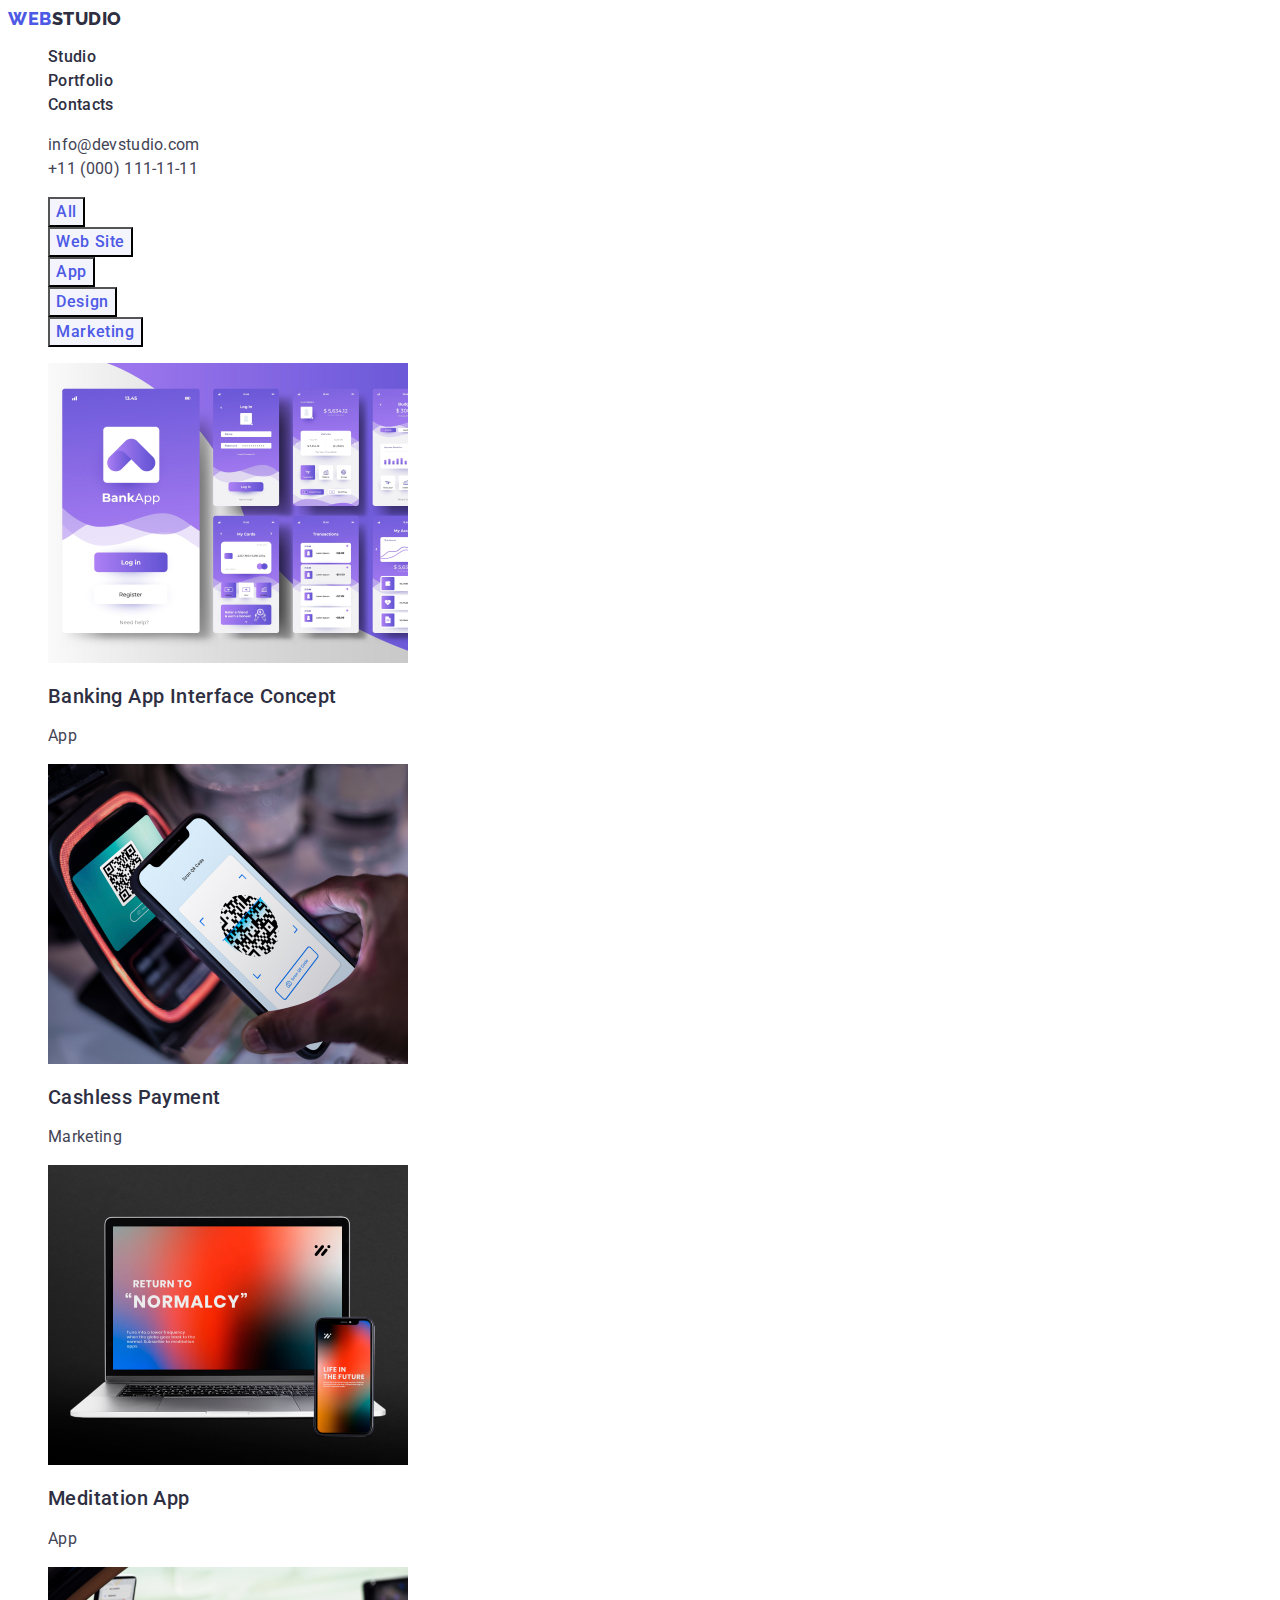
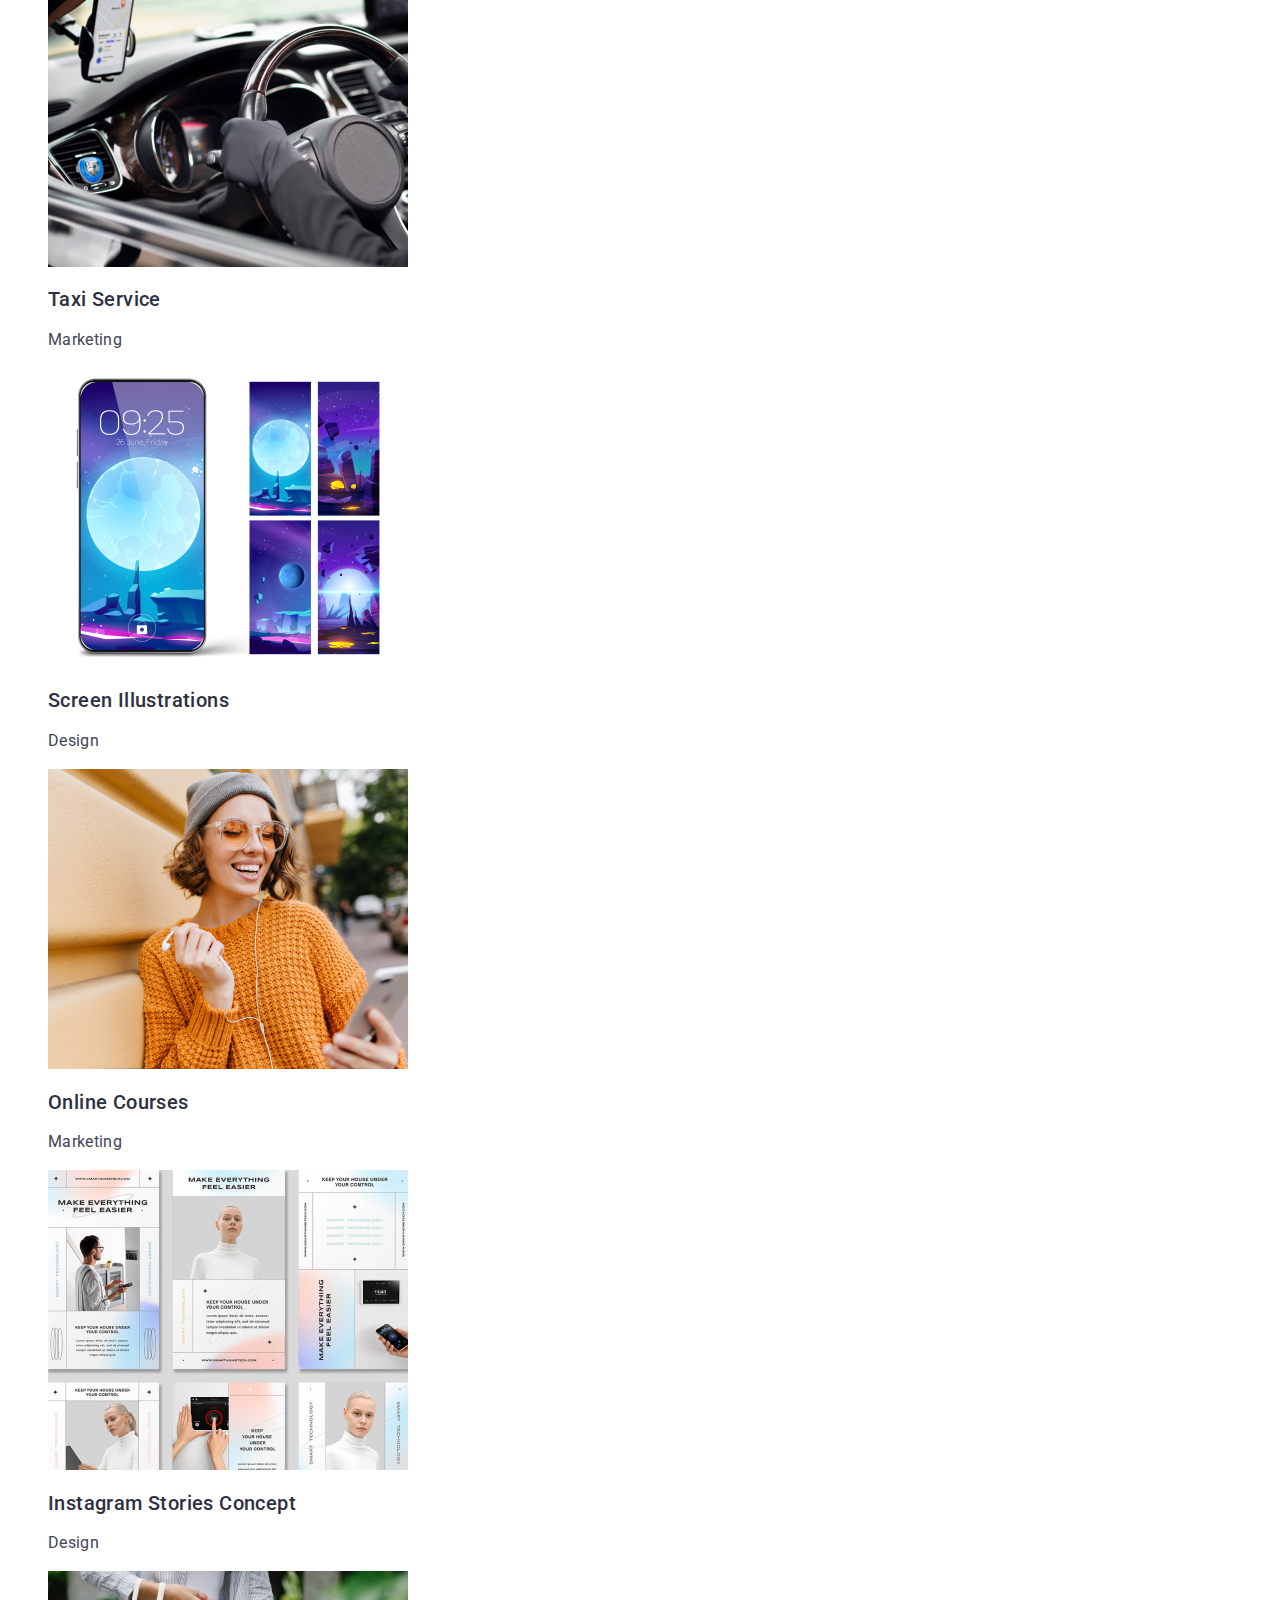
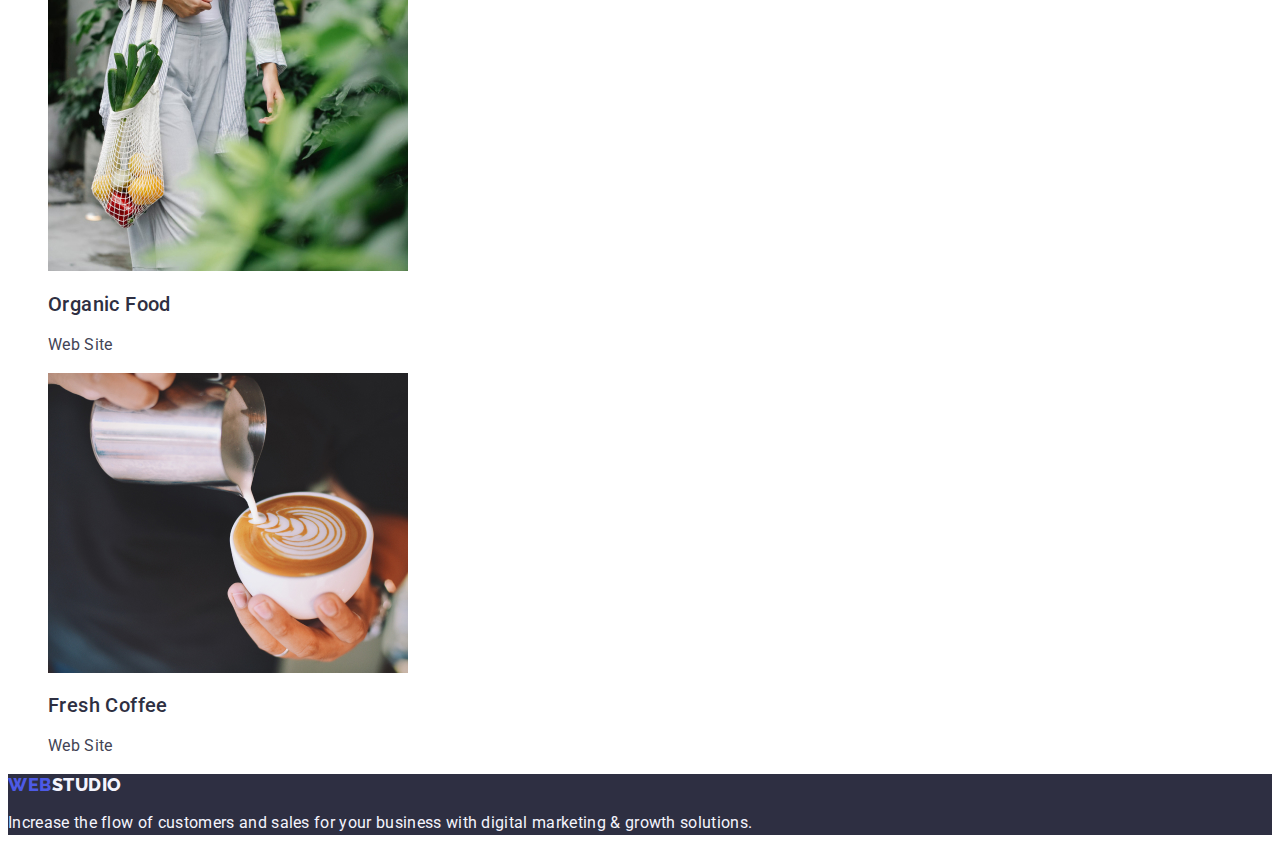
==== portfolio.html @ 46a0807c "copie from hw2" ====
<!DOCTYPE html>
<html lang="en">
  <head>
    <meta charset="UTF-8" />
    <meta http-equiv="X-UA-Compatible" content="IE=edge" />
    <meta name="viewport" content="width=device-width, initial-scale=1.0" />
    <link rel="preconnect" href="https://fonts.googleapis.com" />
    <link rel="preconnect" href="https://fonts.gstatic.com" crossorigin />
    <link
      href="https://fonts.googleapis.com/css2?family=Raleway:wght@800&family=Roboto:wght@400;500;700;900&display=swap"
      rel="stylesheet"
    />
    <title>Portfolio</title>
    <link rel="stylesheet" href="./css/styles.css" />
  </head>
  <body>
    <header class="header">
      <nav class="header-navigation">
        <a class="header-logo span link" href="./index.html"
          >Web<span class="span">Studio</span>
        </a>
        <ul class="header-menu list">
          <li class="header-menu-item">
            <a class="header-menu link" href="./index.html">Studio</a>
          </li>
          <li class="header-menu-item">
            <a class="header-menu link" href="./portfolio.html">Portfolio</a>
          </li>
          <li class="header-menu-item">
            <a class="header-menu link" href="">Contacts</a>
          </li>
        </ul>
      </nav>
      <address class="address">
        <ul class="address-menu list">
          <li class="address-item">
            <a class="address-link link" href="mailto:info@devstudio.com"
              >info@devstudio.com</a
            >
          </li>
          <li class="address-item">
            <a class="address-link link" href="tel:+110001111111"
              >+11 (000) 111-11-11</a
            >
          </li>
        </ul>
      </address>
    </header>
    <main>
      <section class="projects">
        <h1 hidden>Projects</h1>
        <ul class="button list">
          <li><button class="button-item" type="button">All</button></li>
          <li><button class="button-item" type="button">Web Site</button></li>
          <li><button class="button-item" type="button">App</button></li>
          <li><button class="button-item" type="button">Design</button></li>
          <li><button class="button-item" type="button">Marketing</button></li>
        </ul>

        <ul class="cards list">
          <li class="cards-list">
            <a class="cards-item link" href="">
              <img
                src="./images/app-interface.jpg"
                alt="Banking app interface"
                width="360"
                height="300"
              />
              <h2 class="cards-title">Banking App Interface Concept</h2>
              <p class="cards-text">App</p>
            </a>
          </li>
          <li class="cards-list">
            <a class="cards-item link" href="">
              <img
                src="./images/payment.jpg"
                alt="Cashless payment"
                width="360"
                height="300"
              />
              <h2 class="cards-title">Cashless Payment</h2>
              <p class="cards-text">Marketing</p>
            </a>
          </li>
          <li class="cards-list">
            <a class="cards-item link" href="">
              <img
                src="./images/meditation-app.jpg"
                alt="Meditation"
                width="360"
                height="300"
              />
              <h2 class="cards-title">Meditation App</h2>
              <p class="cards-text">App</p>
            </a>
          </li>
          <li class="cards-list">
            <a class="cards-item link" href="">
              <img
                src="./images/taxi.jpg"
                alt="Taxi"
                width="360"
                height="300"
              />
              <h2 class="cards-title">Taxi Service</h2>
              <p class="cards-text">Marketing</p>
            </a>
          </li>
          <li class="cards-list">
            <a class="cards-item link" href="">
              <img
                src="./images/screen.jpg"
                alt="Screen"
                width="360"
                height="300"
              />
              <h2 class="cards-title">Screen Illustrations</h2>
              <p class="cards-text">Design</p>
            </a>
          </li>
          <li class="cards-list">
            <a class="cards-item link" href="">
              <img
                src="./images/online-courses.jpg"
                alt="Online courses"
                width="360"
                height="300"
              />
              <h2 class="cards-title">Online Courses</h2>
              <p class="cards-text">Marketing</p>
            </a>
          </li>
          <li class="cards-list">
            <a class="cards-item link" href="">
              <img
                src="./images/stories-concept.jpg"
                alt="Stories"
                width="360"
                height="300"
              />
              <h2 class="cards-title">Instagram Stories Concept</h2>
              <p class="cards-text">Design</p>
            </a>
          </li>
          <li class="cards-list">
            <a class="cards-item link" href="">
              <img
                src="./images/food.jpg"
                alt="Organic food"
                width="360"
                height="300"
              />
              <h2 class="cards-title">Organic Food</h2>
              <p class="cards-text">Web Site</p>
            </a>
          </li>
          <li class="cards-list">
            <a class="cards-item link" href="">
              <img
                src="./images/coffee.jpg"
                alt="Cup of coffee"
                width="360"
                height="300"
              />
              <h2 class="cards-title">Fresh Coffee</h2>
              <p class="cards-text">Web Site</p>
            </a>
          </li>
        </ul>
      </section>
    </main>
    <footer class="footer">
      <a class="footer-logo span link" href="./index.html"
        >Web<span class="span">Studio</span></a
      >
      <p class="footer-text">
        Increase the flow of customers and sales for your business with digital
        marketing & growth solutions.
      </p>
    </footer>
  </body>
</html>
---- css/styles.css ----
:root{
    --title-color: #2E2F42;
    --main-color: #FFFFFF;
    --logo-color:   #4d5ae5;
    --text-color: #434455;
}

body{
    font-family: 'Roboto', sans-serif;
    color: #434455;
    background-color: #FFFFFF;
}

.list{
    list-style-type: none;
}

.link{
    text-decoration: none;
}

/*------HEADER-------*/

.header-logo {

    font-family: 'Raleway', sans-serif;
    font-weight: 800;
    font-size: 18px;
    line-height: 1.17;
    letter-spacing: 0.03em;
    color: var(--logo-color);
    text-transform: uppercase
    
}

.header-logo span {
     
    color: #2E2F42;
}
    

.header-menu{
    
    font-weight: 500;
    font-size: 16px;
    line-height: 1.5;
    letter-spacing: 0.02em;
    color: #2E2F42;
    text-decoration: none;
}

.header-menu:hover,
.header-menu:focus{
    color: #404BBF;
}

.address{
    font-style: normal;
}

.address-link{
    
    font-size: 16px;
    line-height: 1.5;
    letter-spacing: 0.02em;
    color: #434455;
    
    
}

.address-link:hover,
.address-link:focus{

    color: #404BBF
}

/**------HERO------*/

.hero{
    background-color: #2E2F42;;
}

.hero-title{
    font-weight: 700;
    font-size: 56px;
    line-height: 1.07;
    letter-spacing: 0.02em;
    color: #FFFFFF;
    text-align: center;
   
}

.hero-button{
    font-family: inherit;
    font-weight: 500;
    font-size: 16px;
    line-height: 1.5;
    letter-spacing: 0.04em;
    color: #FFFFFF;
    background-color: #4D5AE5;
    cursor: pointer;
}

.hero-button:hover,
.hero-button:focus{
    background-color: #404BBF;
}

/*?------About us------*/

.features-subtitle {
    font-weight: 500;
    font-size: 20px;
    line-height: 1.2;
    letter-spacing: 0.02em;
    color: #2E2F42;
}

.features-item-text {
    
    font-size: 16px;
    line-height: 1.5;
    letter-spacing: 0.02em;
    color: #434455;
}

/*-------What are we doing---------*/

.work-subtitle{
    font-weight: 700;
    font-size: 36px;
    line-height: 1.11;
    letter-spacing: 0.02em;
    text-transform: capitalize;
    text-align: center;
    color: var(--title-color);
}

/*?-------Team-------*/

.team{
    background-color: #F4F4FD
}

.team-menu{
    background-color: #FFFFFF;
}

.team-item{
    background-color: #FFFFFF;
}

.team-subtitle{
    font-weight: 700;
    font-size: 36px;
    line-height: 1.11;
    letter-spacing: 0.02em;
    text-transform: capitalize;
    text-align: center;
    color: var(--title-color);
}

.team-member{
    font-weight: 500;
    font-size: 20px;
    line-height: 1.2;
    letter-spacing: 0.02em;
    color: #2E2F42;
    text-align: center;
}

.team-member-position{
    font-size: 16px;
    line-height: 1.5;
    letter-spacing: 0.02em;
    color: #434455;
}

/*-------Footer-------*/

.footer-logo{
    font-family: 'Raleway', sans-serif;
    font-weight: 800;
    font-size: 18px;
    line-height: 1.17;
    letter-spacing: 0.03em;
    color: var(--logo-color);
    text-transform: uppercase;
}

.footer-logo span{
    color: #F4F4FD;
}

.footer-text{
    font-size: 16px;
    line-height: 1.5;
    letter-spacing: 0.02em;
    color: #F4F4FD;
}

.footer{
    background-color: #2E2F42;
}

/*---------------PORTFOLIO---------------*/

.button-item{
    font-family: 'Roboto',sans-serif;
    font-weight: 500;
    font-size: 16px;
    line-height: 1.5;
    letter-spacing: 0.04em;
    color: #4D5AE5;
    background: #F4F4FD;
    cursor: pointer;
}
.button{
    list-style-type: none;
}

.button-item:hover,
.button-item:focus{
    color: #FFFFFF;
    background-color: #404BBF;
}

.cards-title{
    font-weight: 500;
    font-size: 20px;
    line-height: 1.2;
    letter-spacing: 0.02em;
    color: var(--title-color)
    
}

.cards-text{
    font-size: 16px;
    line-height: 1.5;
    letter-spacing: 0.02em;
    color: var(--text-color);
    
}

.cards-item{
    text-decoration: none;
}
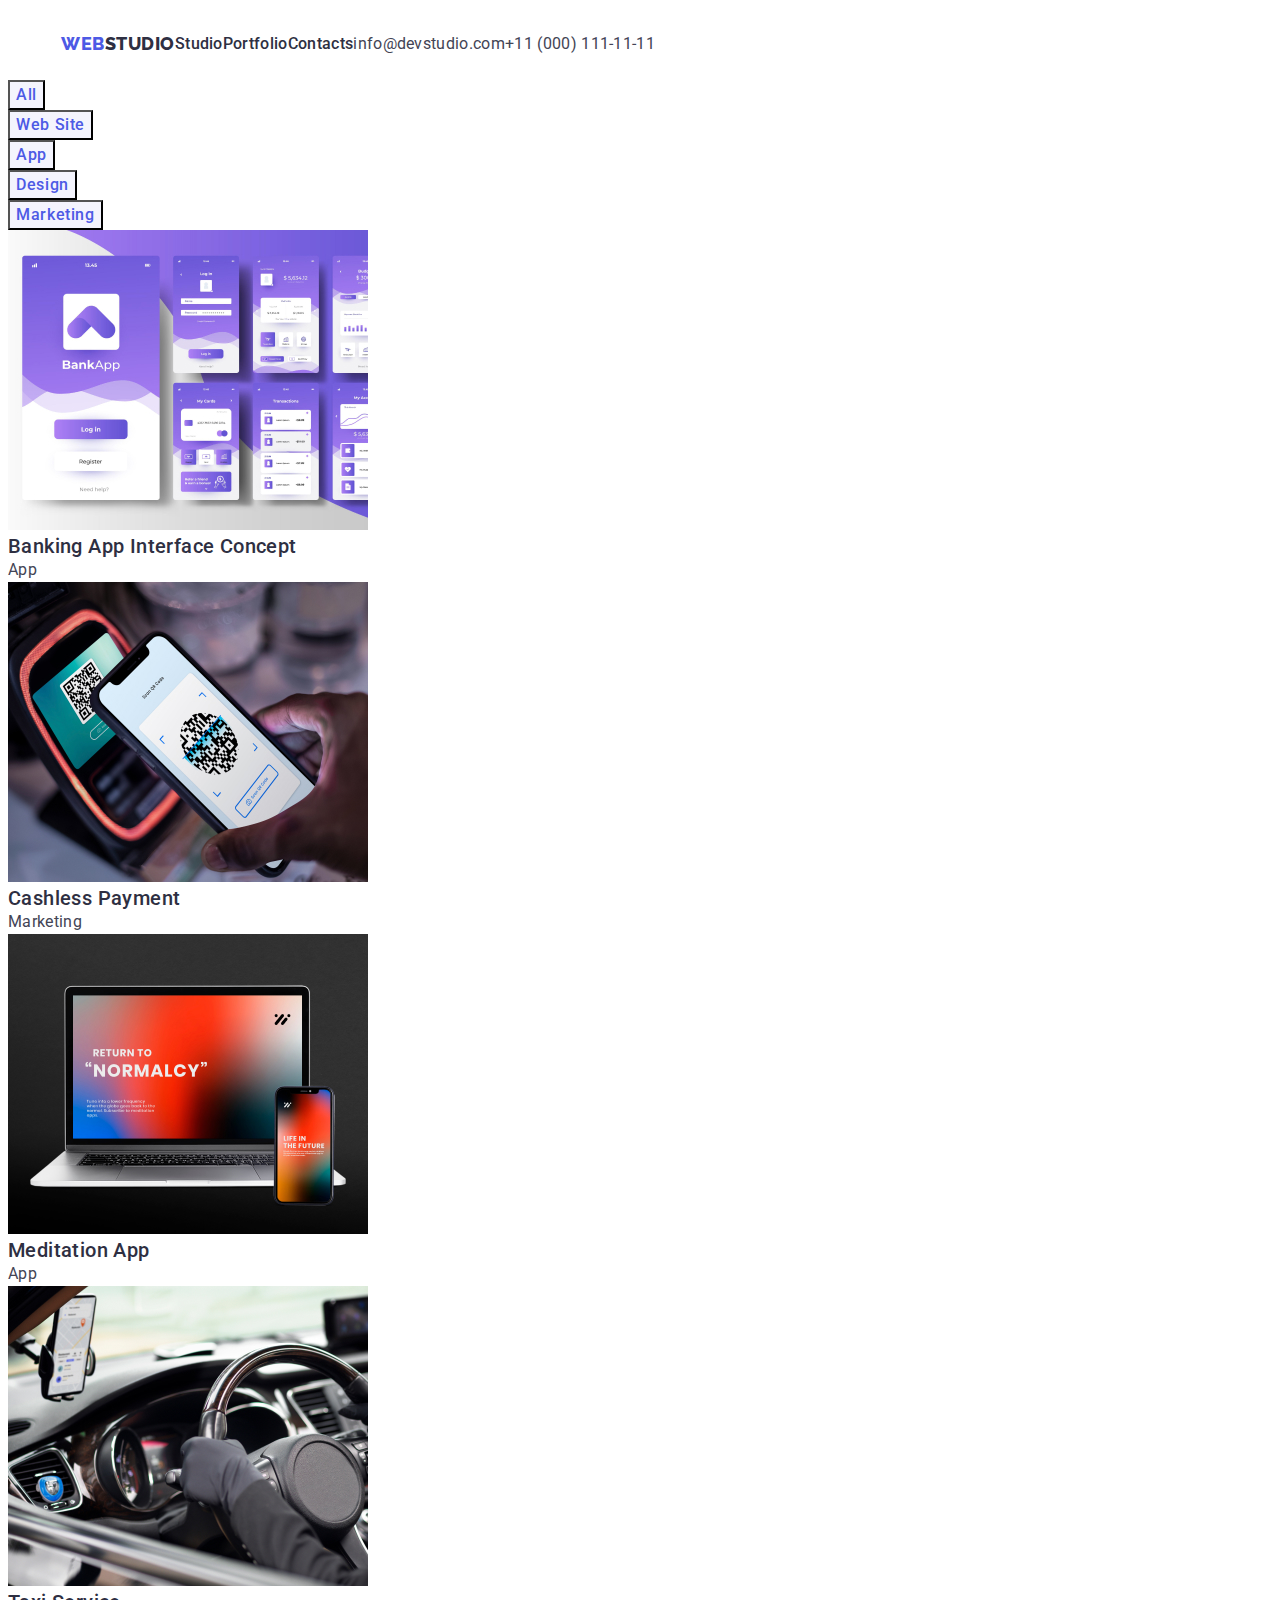
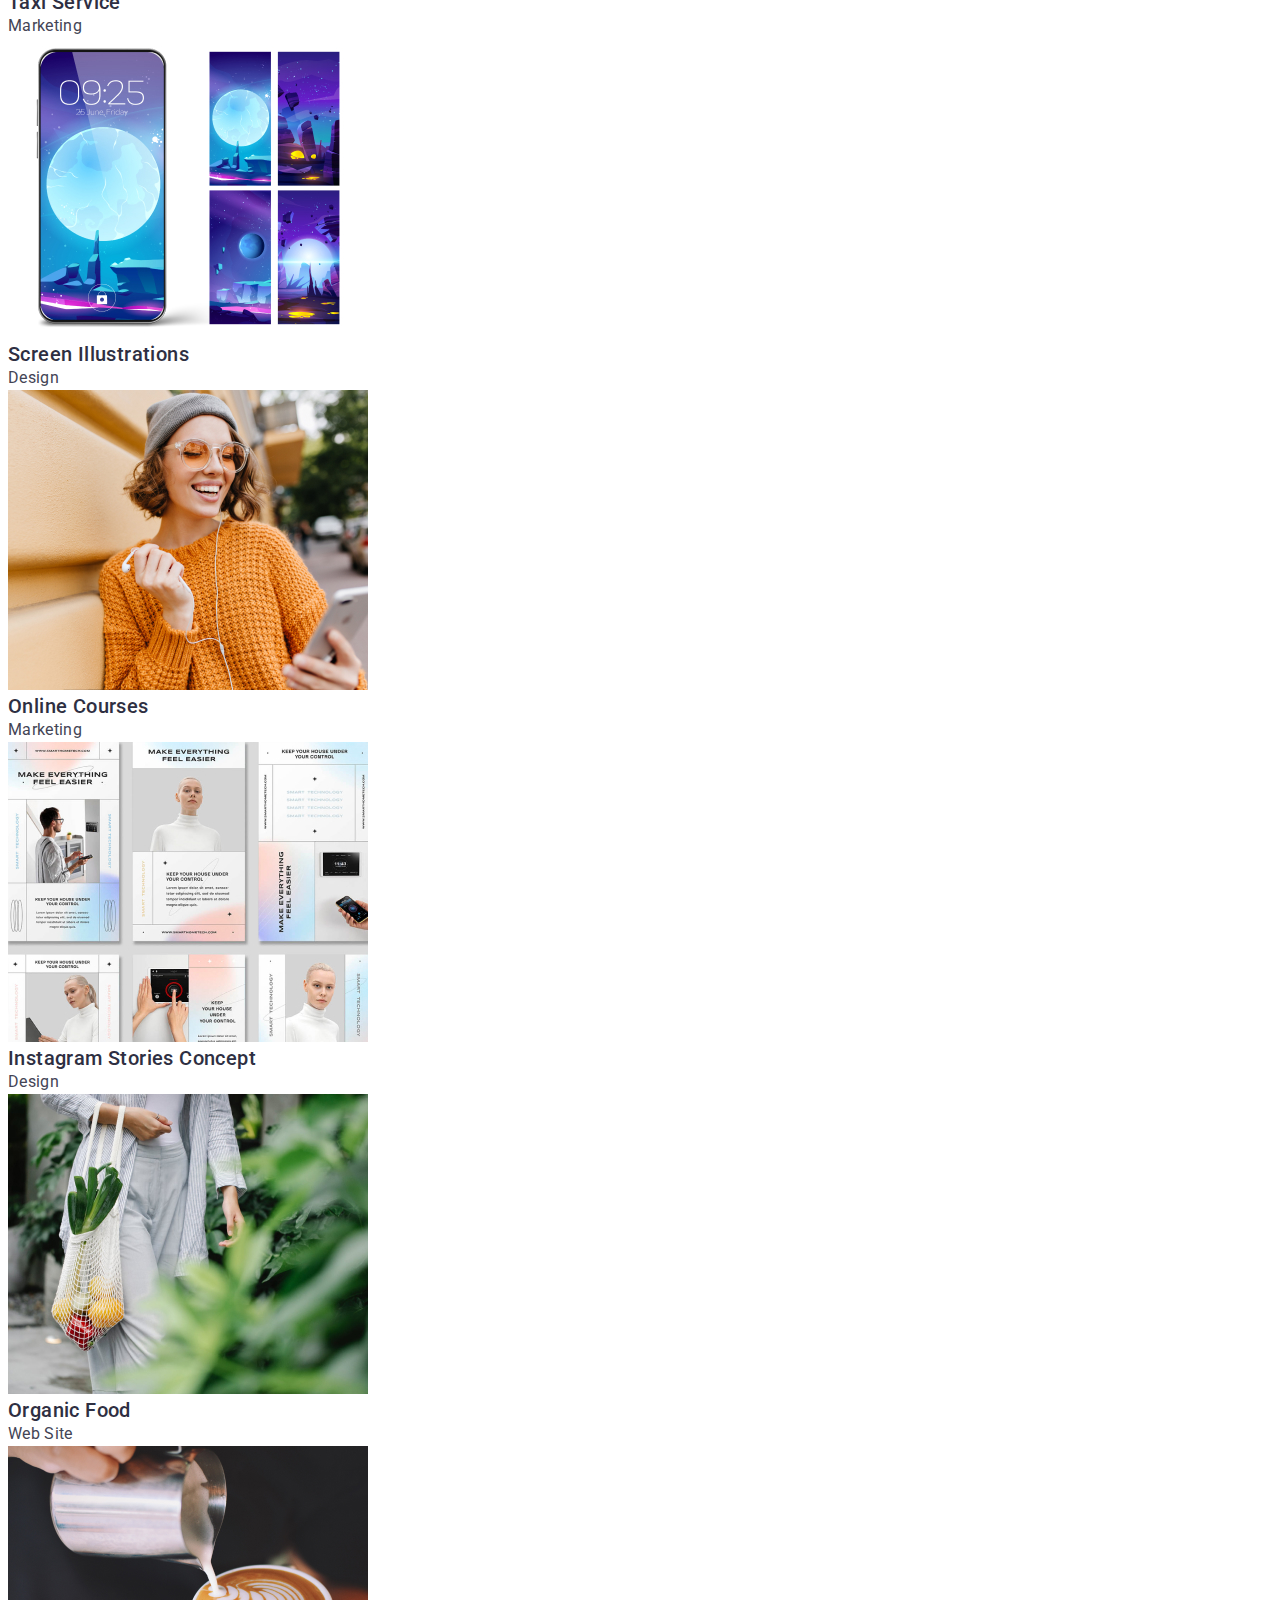
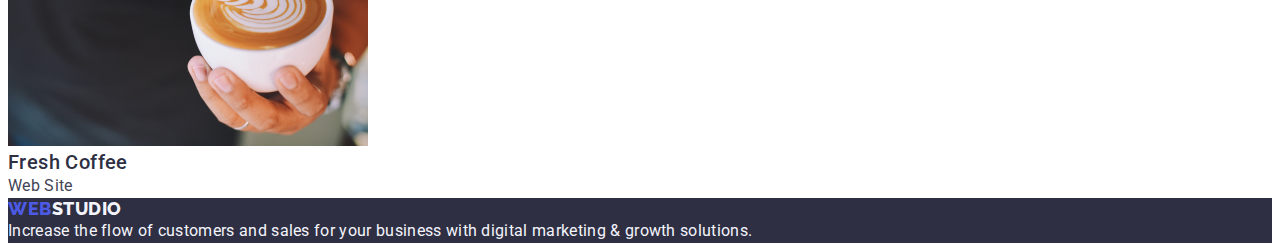
==== commit 638c869c: "hw-3" ====
--- a/portfolio.html
+++ b/portfolio.html
@@ -11,40 +11,49 @@
       rel="stylesheet"
     />
     <title>Portfolio</title>
+    <link
+      rel="stylesheet"
+      href="https://cdnjs.cloudflare.com/ajax/libs/modern-normalize/2.0.0/modern-normalize.min.css"
+      integrity="sha512-4xo8blKMVCiXpTaLzQSLSw3KFOVPWhm/TRtuPVc4WG6kUgjH6J03IBuG7JZPkcWMxJ5huwaBpOpnwYElP/m6wg=="
+      crossorigin="anonymous"
+      referrerpolicy="no-referrer"
+    />
     <link rel="stylesheet" href="./css/styles.css" />
   </head>
   <body>
     <header class="header">
-      <nav class="header-navigation">
-        <a class="header-logo span link" href="./index.html"
-          >Web<span class="span">Studio</span>
-        </a>
-        <ul class="header-menu list">
-          <li class="header-menu-item">
-            <a class="header-menu link" href="./index.html">Studio</a>
-          </li>
-          <li class="header-menu-item">
-            <a class="header-menu link" href="./portfolio.html">Portfolio</a>
-          </li>
-          <li class="header-menu-item">
-            <a class="header-menu link" href="">Contacts</a>
-          </li>
-        </ul>
-      </nav>
-      <address class="address">
-        <ul class="address-menu list">
-          <li class="address-item">
-            <a class="address-link link" href="mailto:info@devstudio.com"
-              >info@devstudio.com</a
-            >
-          </li>
-          <li class="address-item">
-            <a class="address-link link" href="tel:+110001111111"
-              >+11 (000) 111-11-11</a
-            >
-          </li>
-        </ul>
-      </address>
+      <div class="container header-container">
+        <nav class="header-navigation">
+          <a class="header-logo span link" href="./index.html"
+            >Web<span class="span">Studio</span>
+          </a>
+          <ul class="header-menu list">
+            <li class="header-menu-item">
+              <a class="header-menu link" href="./index.html">Studio</a>
+            </li>
+            <li class="header-menu-item">
+              <a class="header-menu link" href="./portfolio.html">Portfolio</a>
+            </li>
+            <li class="header-menu-item">
+              <a class="header-menu link" href="">Contacts</a>
+            </li>
+          </ul>
+        </nav>
+        <address class="address">
+          <ul class="address-menu list">
+            <li class="address-item">
+              <a class="address-link link" href="mailto:info@devstudio.com"
+                >info@devstudio.com</a
+              >
+            </li>
+            <li class="address-item">
+              <a class="address-link link" href="tel:+110001111111"
+                >+11 (000) 111-11-11</a
+              >
+            </li>
+          </ul>
+        </address>
+      </div>
     </header>
     <main>
       <section class="projects">
--- a/css/styles.css
+++ b/css/styles.css
@@ -11,6 +11,17 @@
     background-color: #FFFFFF;
 }
 
+p, h1,h2,h3,h4,h5,h6{
+    margin-top: 0;
+    margin-bottom: 0;
+}
+
+ul{
+     margin-top: 0;
+    margin-bottom: 0;
+    padding-left: 0;
+}
+
 .list{
     list-style-type: none;
 }
@@ -19,7 +30,26 @@
     text-decoration: none;
 }
 
+.container{
+    width: 1158px;
+    padding-left: 15px;
+    padding-right: 15px;
+    margin: 0 auto;
+}
+
 /*------HEADER-------*/
+
+.header{
+    padding-top: 24px;
+    padding-bottom: 24px;
+}
+
+
+
+.header-navigation{
+    display: flex;
+    align-items: center;
+}
 
 .header-logo {
 
@@ -37,10 +67,15 @@
      
     color: #2E2F42;
 }
+
+.header-container{
+    display: flex;
+    align-items: center;
+}
     
 
 .header-menu{
-    
+    display: flex;
     font-weight: 500;
     font-size: 16px;
     line-height: 1.5;
@@ -56,6 +91,11 @@
 
 .address{
     font-style: normal;
+}
+
+.address-menu {
+   display: flex;
+   
 }
 
 .address-link{
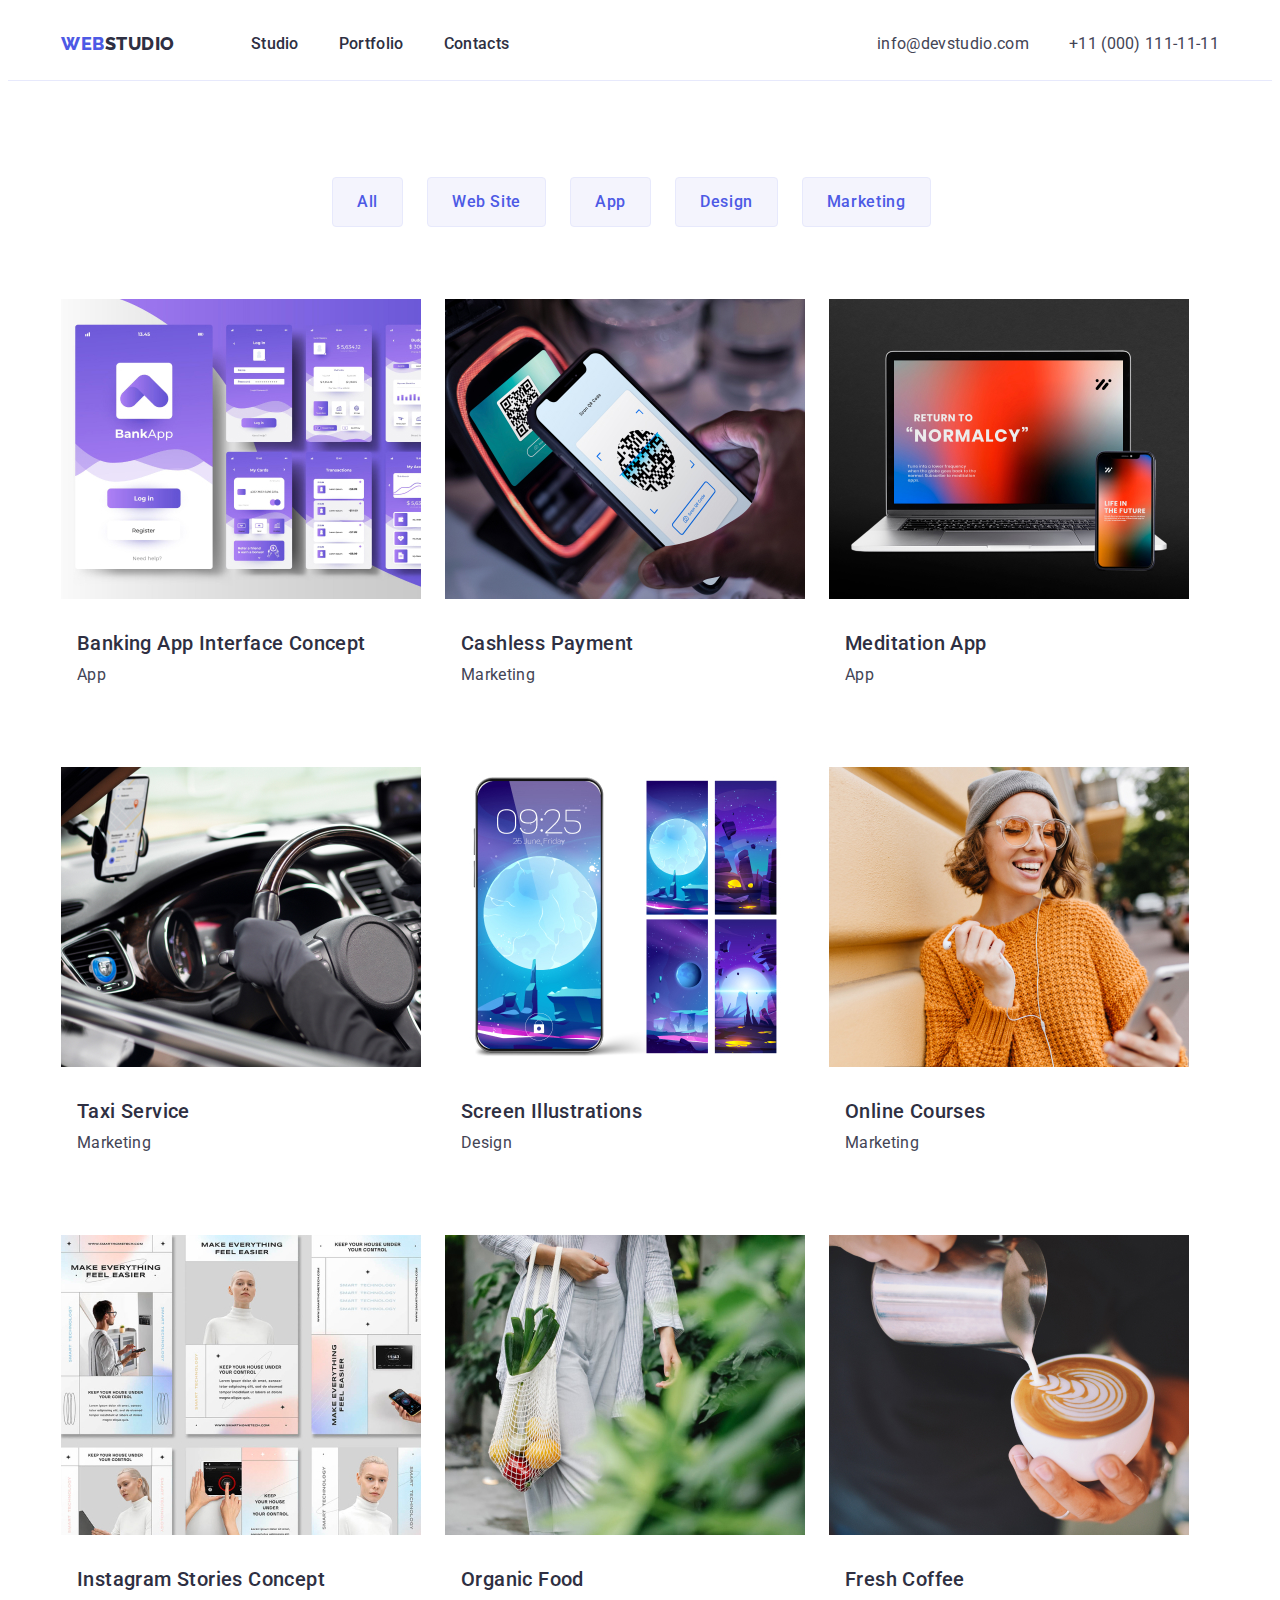
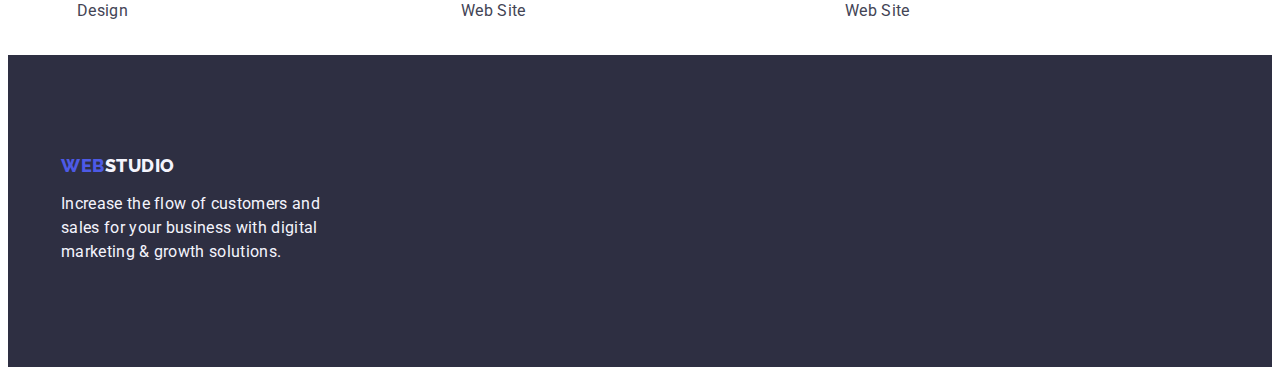
==== commit 300fe71e: "test" ====
--- a/portfolio.html
+++ b/portfolio.html
@@ -57,135 +57,143 @@
     </header>
     <main>
       <section class="projects">
-        <h1 hidden>Projects</h1>
-        <ul class="button list">
-          <li><button class="button-item" type="button">All</button></li>
-          <li><button class="button-item" type="button">Web Site</button></li>
-          <li><button class="button-item" type="button">App</button></li>
-          <li><button class="button-item" type="button">Design</button></li>
-          <li><button class="button-item" type="button">Marketing</button></li>
-        </ul>
+        <div class="container">
+          <h1 class="visually-hidden">Projects</h1>
+          <ul class="button button-container list">
+            <li><button class="button-item" type="button">All</button></li>
+            <li><button class="button-item" type="button">Web Site</button></li>
+            <li><button class="button-item" type="button">App</button></li>
+            <li><button class="button-item" type="button">Design</button></li>
+            <li>
+              <button class="button-item" type="button">Marketing</button>
+            </li>
+          </ul>
 
-        <ul class="cards list">
-          <li class="cards-list">
-            <a class="cards-item link" href="">
-              <img
-                src="./images/app-interface.jpg"
-                alt="Banking app interface"
-                width="360"
-                height="300"
-              />
-              <h2 class="cards-title">Banking App Interface Concept</h2>
-              <p class="cards-text">App</p>
-            </a>
-          </li>
-          <li class="cards-list">
-            <a class="cards-item link" href="">
-              <img
-                src="./images/payment.jpg"
-                alt="Cashless payment"
-                width="360"
-                height="300"
-              />
-              <h2 class="cards-title">Cashless Payment</h2>
-              <p class="cards-text">Marketing</p>
-            </a>
-          </li>
-          <li class="cards-list">
-            <a class="cards-item link" href="">
-              <img
-                src="./images/meditation-app.jpg"
-                alt="Meditation"
-                width="360"
-                height="300"
-              />
-              <h2 class="cards-title">Meditation App</h2>
-              <p class="cards-text">App</p>
-            </a>
-          </li>
-          <li class="cards-list">
-            <a class="cards-item link" href="">
-              <img
-                src="./images/taxi.jpg"
-                alt="Taxi"
-                width="360"
-                height="300"
-              />
-              <h2 class="cards-title">Taxi Service</h2>
-              <p class="cards-text">Marketing</p>
-            </a>
-          </li>
-          <li class="cards-list">
-            <a class="cards-item link" href="">
-              <img
-                src="./images/screen.jpg"
-                alt="Screen"
-                width="360"
-                height="300"
-              />
-              <h2 class="cards-title">Screen Illustrations</h2>
-              <p class="cards-text">Design</p>
-            </a>
-          </li>
-          <li class="cards-list">
-            <a class="cards-item link" href="">
-              <img
-                src="./images/online-courses.jpg"
-                alt="Online courses"
-                width="360"
-                height="300"
-              />
-              <h2 class="cards-title">Online Courses</h2>
-              <p class="cards-text">Marketing</p>
-            </a>
-          </li>
-          <li class="cards-list">
-            <a class="cards-item link" href="">
-              <img
-                src="./images/stories-concept.jpg"
-                alt="Stories"
-                width="360"
-                height="300"
-              />
-              <h2 class="cards-title">Instagram Stories Concept</h2>
-              <p class="cards-text">Design</p>
-            </a>
-          </li>
-          <li class="cards-list">
-            <a class="cards-item link" href="">
-              <img
-                src="./images/food.jpg"
-                alt="Organic food"
-                width="360"
-                height="300"
-              />
-              <h2 class="cards-title">Organic Food</h2>
-              <p class="cards-text">Web Site</p>
-            </a>
-          </li>
-          <li class="cards-list">
-            <a class="cards-item link" href="">
-              <img
-                src="./images/coffee.jpg"
-                alt="Cup of coffee"
-                width="360"
-                height="300"
-              />
-              <h2 class="cards-title">Fresh Coffee</h2>
-              <p class="cards-text">Web Site</p>
-            </a>
-          </li>
-        </ul>
+          <ul class="cards list">
+            <li class="cards-list">
+              <a class="cards-item link" href="">
+                <img
+                  src="./images/app-interface.jpg"
+                  alt="Banking app interface"
+                  width="360"
+                  height="300"
+                />
+                <h2 class="cards-title">Banking App Interface Concept</h2>
+                <p class="cards-text">App</p>
+              </a>
+            </li>
+            <li class="cards-list">
+              <a class="cards-item link" href="">
+                <img
+                  src="./images/payment.jpg"
+                  alt="Cashless payment"
+                  width="360"
+                  height="300"
+                />
+                <h2 class="cards-title">Cashless Payment</h2>
+                <p class="cards-text">Marketing</p>
+              </a>
+            </li>
+            <li class="cards-list">
+              <a class="cards-item link" href="">
+                <img
+                  src="./images/meditation-app.jpg"
+                  alt="Meditation"
+                  width="360"
+                  height="300"
+                />
+                <h2 class="cards-title">Meditation App</h2>
+                <p class="cards-text">App</p>
+              </a>
+            </li>
+
+            <li class="cards-list">
+              <a class="cards-item link" href="">
+                <img
+                  src="./images/taxi.jpg"
+                  alt="Taxi"
+                  width="360"
+                  height="300"
+                />
+                <h2 class="cards-title">Taxi Service</h2>
+                <p class="cards-text">Marketing</p>
+              </a>
+            </li>
+            <li class="cards-list">
+              <a class="cards-item link" href="">
+                <img
+                  src="./images/screen.jpg"
+                  alt="Screen"
+                  width="360"
+                  height="300"
+                />
+                <h2 class="cards-title">Screen Illustrations</h2>
+                <p class="cards-text">Design</p>
+              </a>
+            </li>
+            <li class="cards-list">
+              <a class="cards-item link" href="">
+                <img
+                  src="./images/online-courses.jpg"
+                  alt="Online courses"
+                  width="360"
+                  height="300"
+                />
+                <h2 class="cards-title">Online Courses</h2>
+                <p class="cards-text">Marketing</p>
+              </a>
+            </li>
+
+            <li class="cards-list">
+              <a class="cards-item link" href="">
+                <img
+                  src="./images/stories-concept.jpg"
+                  alt="Stories"
+                  width="360"
+                  height="300"
+                />
+                <h2 class="cards-title">Instagram Stories Concept</h2>
+                <p class="cards-text">Design</p>
+              </a>
+            </li>
+            <li class="cards-list">
+              <a class="cards-item link" href="">
+                <img
+                  src="./images/food.jpg"
+                  alt="Organic food"
+                  width="360"
+                  height="300"
+                />
+                <h2 class="cards-title">Organic Food</h2>
+                <p class="cards-text">Web Site</p>
+              </a>
+            </li>
+            <li class="cards-list">
+              <a class="cards-item link" href="">
+                <img
+                  src="./images/coffee.jpg"
+                  alt="Cup of coffee"
+                  width="360"
+                  height="300"
+                />
+                <h2 class="cards-title">Fresh Coffee</h2>
+                <p class="cards-text">Web Site</p>
+              </a>
+            </li>
+          </ul>
+        </div>
       </section>
     </main>
     <footer class="footer">
-      <a class="footer-logo span link" href="./index.html"
-        >Web<span class="span">Studio</span></a
-      >
-      <p class="footer-text">
-        Increase the flow of customers and sales for your business with digital
-        marketing & growth solutions.
-      </p>
+      <div class="container footer-container">
+        <a class="footer-logo span link" href="./index.html"
+          >Web<span class="span">Studio</span></a
+        >
+        <p class="footer-text">
+          Increase the flow of customers and sales for your business with
+          digital marketing & growth solutions.
+        </p>
+      </div>
     </footer>
   </body>
 </html>
--- a/css/styles.css
+++ b/css/styles.css
@@ -22,16 +22,38 @@
     padding-left: 0;
 }
 
+img{
+    display: block;
+    max-width: 100% ;
+    height: auto;
+}
+
 .list{
     list-style-type: none;
+   
 }
 
 .link{
     text-decoration: none;
+    
+}
+
+.visually-hidden {
+    position: absolute;
+    width: 1px;
+    height: 1px;
+    margin: -1px;
+    border: 0;
+    padding: 0;
+    white-space: nowrap;
+    clip-path: inset(100%);
+    clip: rect(0 0 0 0);
+    overflow: hidden;
 }
 
 .container{
-    width: 1158px;
+    width: 100%;
+    max-width: 1158px;
     padding-left: 15px;
     padding-right: 15px;
     margin: 0 auto;
@@ -42,6 +64,8 @@
 .header{
     padding-top: 24px;
     padding-bottom: 24px;
+    border-bottom: 1px solid #e7e9fc;
+    
 }
 
 
@@ -49,6 +73,8 @@
 .header-navigation{
     display: flex;
     align-items: center;
+    
+   
 }
 
 .header-logo {
@@ -59,7 +85,9 @@
     line-height: 1.17;
     letter-spacing: 0.03em;
     color: var(--logo-color);
-    text-transform: uppercase
+    text-transform: uppercase;
+    margin-right: 76px;
+
     
 }
 
@@ -71,6 +99,8 @@
 .header-container{
     display: flex;
     align-items: center;
+    justify-content: space-between;
+  
 }
     
 
@@ -82,6 +112,10 @@
     letter-spacing: 0.02em;
     color: #2E2F42;
     text-decoration: none;
+    gap:40px;
+    
+    
+    
 }
 
 .header-menu:hover,
@@ -91,22 +125,27 @@
 
 .address{
     font-style: normal;
+    display: flex;
+    flex-shrink: 0;
+   
+    
 }
 
 .address-menu {
    display: flex;
+   gap:40px;
    
+ 
 }
 
 .address-link{
-    
+  
     font-size: 16px;
     line-height: 1.5;
     letter-spacing: 0.02em;
     color: #434455;
-    
-    
-}
+}
+    
 
 .address-link:hover,
 .address-link:focus{
@@ -117,9 +156,17 @@
 /**------HERO------*/
 
 .hero{
-    background-color: #2E2F42;;
-}
-
+    background-color: #2E2F42;
+    padding:188px 0px;
+}
+
+.hero-container{
+    display: flex;
+    flex-direction: column;
+    padding: 0 316px;
+    
+}
+    
 .hero-title{
     font-weight: 700;
     font-size: 56px;
@@ -127,10 +174,13 @@
     letter-spacing: 0.02em;
     color: #FFFFFF;
     text-align: center;
-   
-}
+    max-width: 496px;
+    padding-bottom: 48px;
+}
+
 
 .hero-button{
+    
     font-family: inherit;
     font-weight: 500;
     font-size: 16px;
@@ -139,6 +189,13 @@
     color: #FFFFFF;
     background-color: #4D5AE5;
     cursor: pointer;
+    min-width: 169px;
+    height: 56px;
+    border-radius: 4px;
+    border: none;
+    box-shadow: 0px 4px 4px rgba(0, 0, 0, 0.15);
+    padding: 16px 32px;
+    margin: auto;
 }
 
 .hero-button:hover,
@@ -148,12 +205,28 @@
 
 /*?------About us------*/
 
+.features{
+    padding-top: 120px;
+    padding-bottom: 60px;
+}
+
+.features-menu{
+    display:flex;
+    gap: 24px;
+}
+
 .features-subtitle {
     font-weight: 500;
     font-size: 20px;
     line-height: 1.2;
     letter-spacing: 0.02em;
     color: #2E2F42;
+    margin-bottom: 8px;
+}
+
+.features-item{
+    width: calc(( 100% - ( 24px * 3 ) / 4 ));
+    gap: 24px;
 }
 
 .features-item-text {
@@ -166,6 +239,11 @@
 
 /*-------What are we doing---------*/
 
+
+.work{
+    padding-top: 60px;
+    padding-bottom: 120px;
+}
 .work-subtitle{
     font-weight: 700;
     font-size: 36px;
@@ -174,23 +252,43 @@
     text-transform: capitalize;
     text-align: center;
     color: var(--title-color);
+    margin-bottom: 72px;
+}
+.work-menu{
+    display: flex;
+    
+}
+.work-item{
+    width: calc((100% - ( 24px * 2 ) / 3));
+    gap: 24px;
 }
 
 /*?-------Team-------*/
 
 .team{
-    background-color: #F4F4FD
+
+    background-color: #F4F4FD;
+    height: 732px;
+    
 }
 
 .team-menu{
+
+   display: flex;
+    gap: 24px;
+    border-radius: 0px 0px 4px 4px;
+}
+
+.team-item{
+
     background-color: #FFFFFF;
-}
-
-.team-item{
-    background-color: #FFFFFF;
+    width: calc((100% - 72px ) / 4 );
+    gap: 24px;
+    
 }
 
 .team-subtitle{
+
     font-weight: 700;
     font-size: 36px;
     line-height: 1.11;
@@ -198,25 +296,41 @@
     text-transform: capitalize;
     text-align: center;
     color: var(--title-color);
+   padding-top: 120px;
+   padding-bottom: 72px;
+     
 }
 
 .team-member{
+
     font-weight: 500;
     font-size: 20px;
     line-height: 1.2;
     letter-spacing: 0.02em;
     color: #2E2F42;
     text-align: center;
+    margin-top: 32px;
 }
 
 .team-member-position{
+
     font-size: 16px;
     line-height: 1.5;
     letter-spacing: 0.02em;
     color: #434455;
+    text-align: center;
+    margin-top: 8px;
+    margin-bottom: 32px;
+   
 }
 
 /*-------Footer-------*/
+
+.footer {
+
+    background-color: #2E2F42;
+    min-height: 312px;
+}
 
 .footer-logo{
     font-family: 'Raleway', sans-serif;
@@ -226,6 +340,11 @@
     letter-spacing: 0.03em;
     color: var(--logo-color);
     text-transform: uppercase;
+       
+}
+
+.footer-container{
+padding-top: 100px;
 }
 
 .footer-logo span{
@@ -237,13 +356,31 @@
     line-height: 1.5;
     letter-spacing: 0.02em;
     color: #F4F4FD;
-}
-
-.footer{
-    background-color: #2E2F42;
-}
+    margin-top: 16px;
+    padding-bottom: 100px;
+    width: 264px;
+}
+
+
 
 /*---------------PORTFOLIO---------------*/
+
+.button-container {
+    width: calc(100% - (24px * 4) / 5);
+    gap: 24px;
+    margin-left: 427px;
+    margin-right: 427px;
+    padding-bottom: 72px;
+
+}
+
+.button {
+    display: flex;
+    padding-top: 96px;
+    list-style-type: none;
+    margin: 0 271px;
+
+}
 
 .button-item{
     font-family: 'Roboto',sans-serif;
@@ -254,9 +391,9 @@
     color: #4D5AE5;
     background: #F4F4FD;
     cursor: pointer;
-}
-.button{
-    list-style-type: none;
+    border-radius: 4px;
+    border: 1px solid #E7E9FC;
+    padding: 12px 24px;
 }
 
 .button-item:hover,
@@ -265,13 +402,25 @@
     background-color: #404BBF;
 }
 
+.cards{
+    display: flex;
+    flex-wrap: wrap;
+    align-content: center;
+    gap: 48px 24px;
+    
+        
+}
+
 .cards-title{
+    padding-top: 32px; 
+    padding-left: 16px;
+    padding-bottom: 8px;
     font-weight: 500;
     font-size: 20px;
     line-height: 1.2;
     letter-spacing: 0.02em;
     color: var(--title-color)
-    
+       
 }
 
 .cards-text{
@@ -279,10 +428,15 @@
     line-height: 1.5;
     letter-spacing: 0.02em;
     color: var(--text-color);
+    padding-left: 16px;
+    padding-bottom: 32px;
     
 }
 
 .cards-item{
     text-decoration: none;
-}
-
+    width: calc(100% - (24px * 2) / 3)
+    
+}
+
+
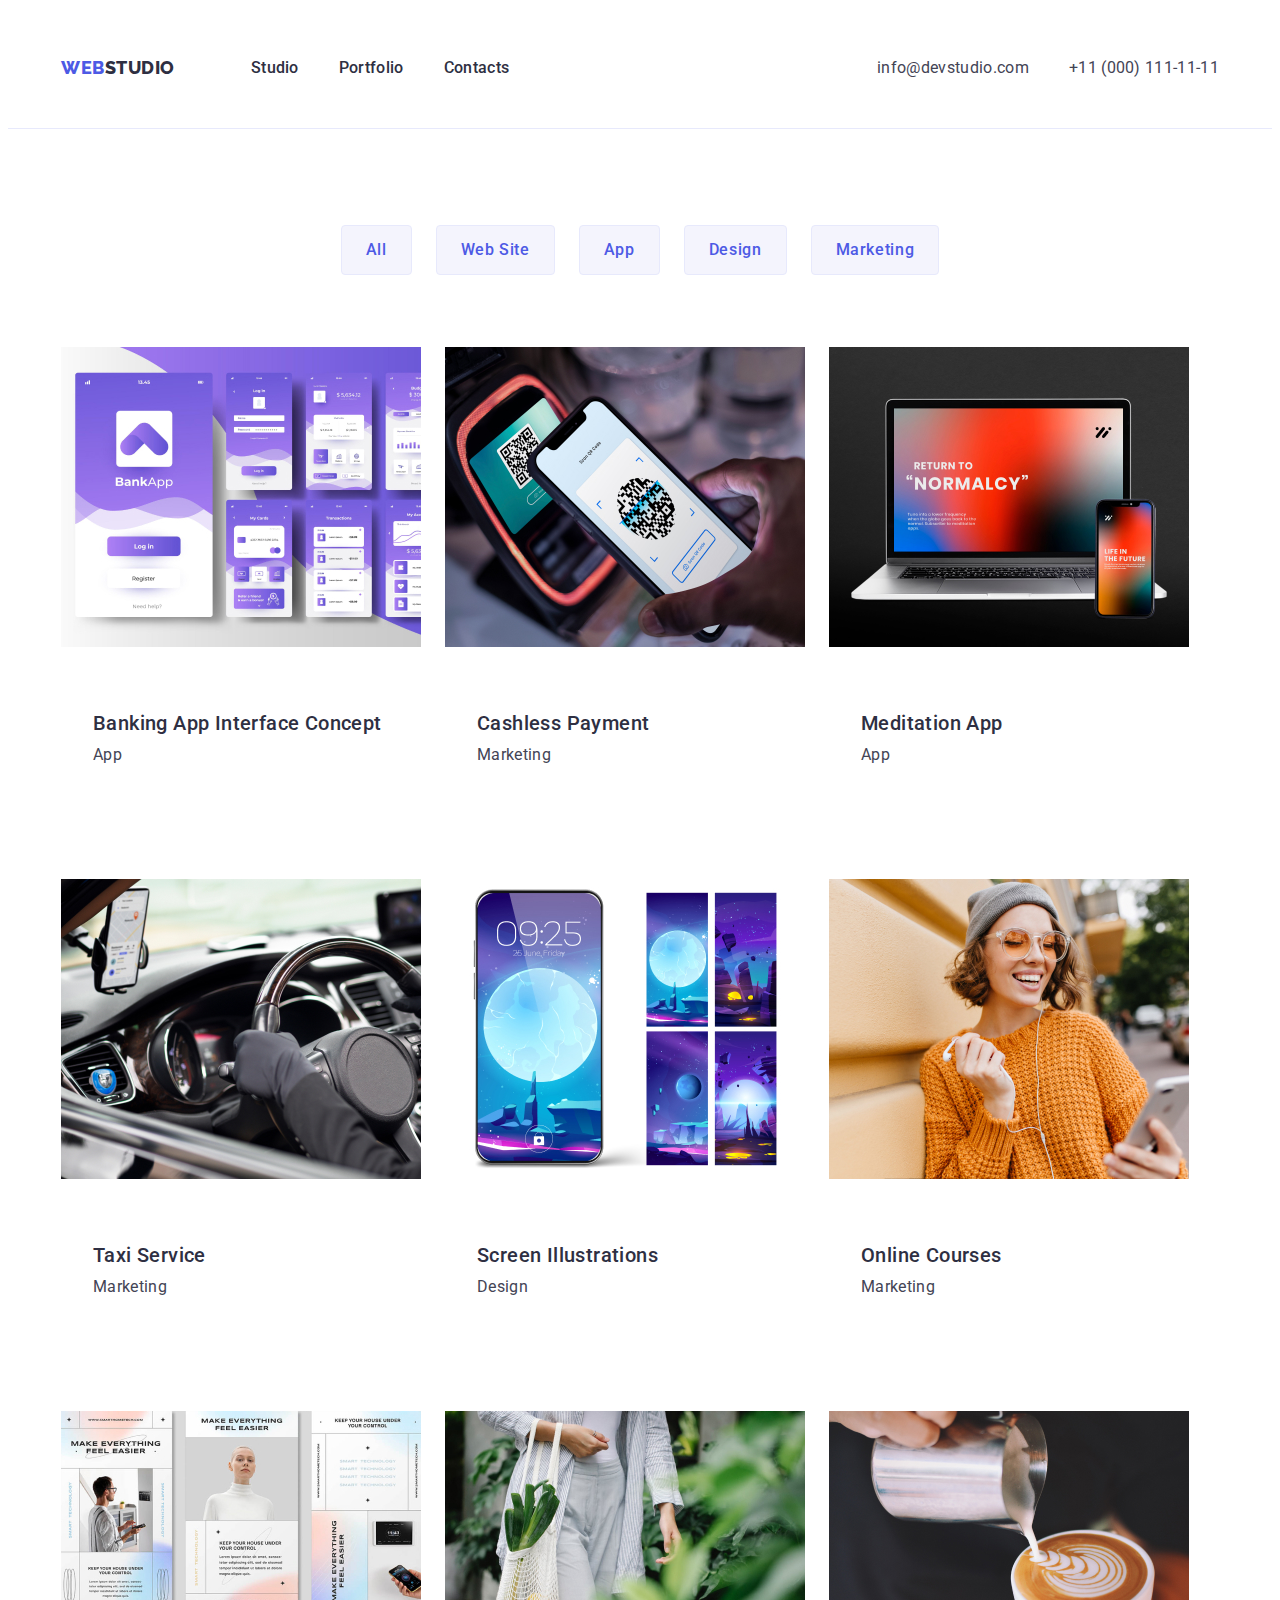
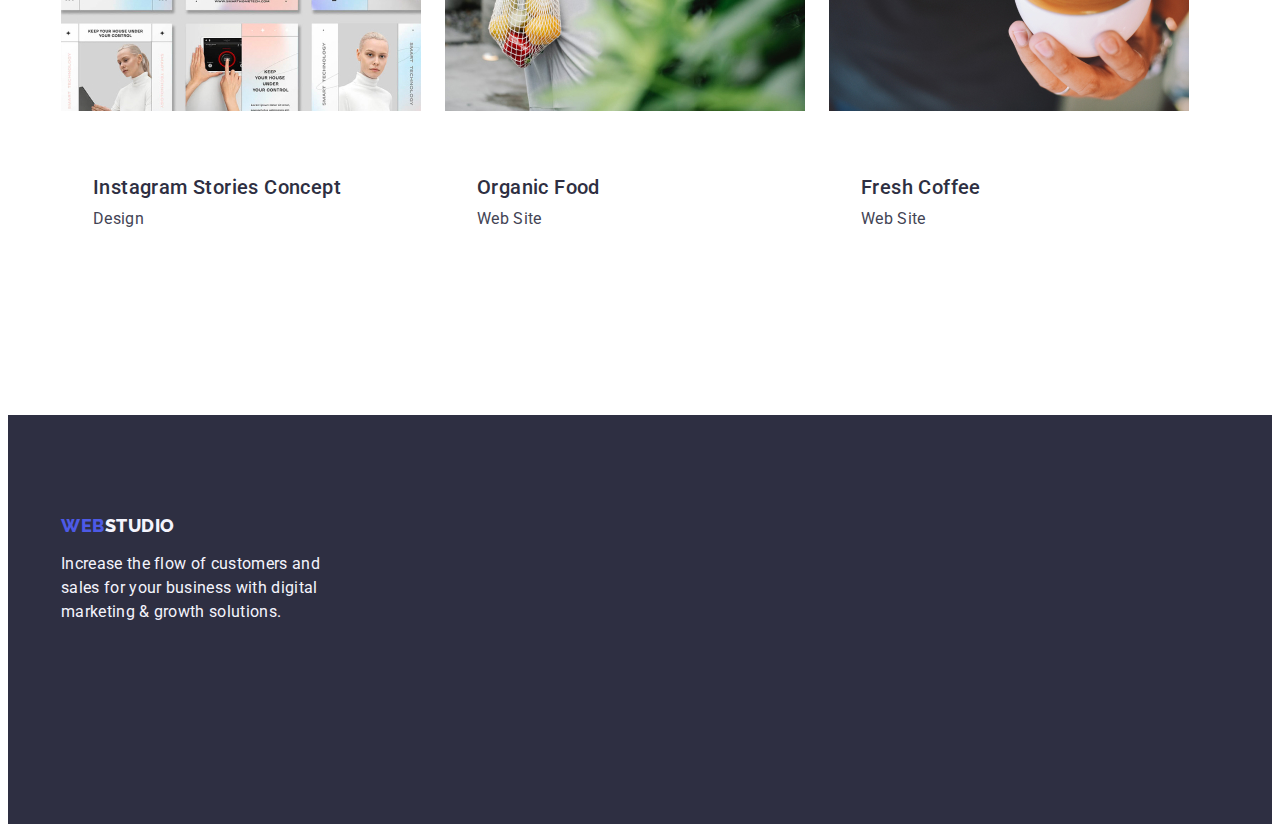
==== commit fdf68427: "last changes" ====
--- a/portfolio.html
+++ b/portfolio.html
@@ -78,8 +78,10 @@
                   width="360"
                   height="300"
                 />
-                <h2 class="cards-title">Banking App Interface Concept</h2>
-                <p class="cards-text">App</p>
+                <div class="cards-content">
+                  <h2 class="cards-title">Banking App Interface Concept</h2>
+                  <p class="cards-text">App</p>
+                </div>
               </a>
             </li>
             <li class="cards-list">
@@ -90,8 +92,10 @@
                   width="360"
                   height="300"
                 />
-                <h2 class="cards-title">Cashless Payment</h2>
-                <p class="cards-text">Marketing</p>
+                <div class="cards-content">
+                  <h2 class="cards-title">Cashless Payment</h2>
+                  <p class="cards-text">Marketing</p>
+                </div>
               </a>
             </li>
             <li class="cards-list">
@@ -102,8 +106,10 @@
                   width="360"
                   height="300"
                 />
-                <h2 class="cards-title">Meditation App</h2>
-                <p class="cards-text">App</p>
+                <div class="cards-content">
+                  <h2 class="cards-title">Meditation App</h2>
+                  <p class="cards-text">App</p>
+                </div>
               </a>
             </li>
 
@@ -115,8 +121,10 @@
                   width="360"
                   height="300"
                 />
-                <h2 class="cards-title">Taxi Service</h2>
-                <p class="cards-text">Marketing</p>
+                <div class="cards-content">
+                  <h2 class="cards-title">Taxi Service</h2>
+                  <p class="cards-text">Marketing</p>
+                </div>
               </a>
             </li>
             <li class="cards-list">
@@ -127,8 +135,10 @@
                   width="360"
                   height="300"
                 />
-                <h2 class="cards-title">Screen Illustrations</h2>
-                <p class="cards-text">Design</p>
+                <div class="cards-content">
+                  <h2 class="cards-title">Screen Illustrations</h2>
+                  <p class="cards-text">Design</p>
+                </div>
               </a>
             </li>
             <li class="cards-list">
@@ -139,8 +149,10 @@
                   width="360"
                   height="300"
                 />
-                <h2 class="cards-title">Online Courses</h2>
-                <p class="cards-text">Marketing</p>
+                <div class="cards-content">
+                  <h2 class="cards-title">Online Courses</h2>
+                  <p class="cards-text">Marketing</p>
+                </div>
               </a>
             </li>
 
@@ -152,8 +164,10 @@
                   width="360"
                   height="300"
                 />
-                <h2 class="cards-title">Instagram Stories Concept</h2>
-                <p class="cards-text">Design</p>
+                <div class="cards-content">
+                  <h2 class="cards-title">Instagram Stories Concept</h2>
+                  <p class="cards-text">Design</p>
+                </div>
               </a>
             </li>
             <li class="cards-list">
@@ -164,8 +178,10 @@
                   width="360"
                   height="300"
                 />
-                <h2 class="cards-title">Organic Food</h2>
-                <p class="cards-text">Web Site</p>
+                <div class="cards-content">
+                  <h2 class="cards-title">Organic Food</h2>
+                  <p class="cards-text">Web Site</p>
+                </div>
               </a>
             </li>
             <li class="cards-list">
@@ -176,8 +192,10 @@
                   width="360"
                   height="300"
                 />
-                <h2 class="cards-title">Fresh Coffee</h2>
-                <p class="cards-text">Web Site</p>
+                <div class="cards-content">
+                  <h2 class="cards-title">Fresh Coffee</h2>
+                  <p class="cards-text">Web Site</p>
+                </div>
               </a>
             </li>
           </ul>
--- a/css/styles.css
+++ b/css/styles.css
@@ -62,8 +62,7 @@
 /*------HEADER-------*/
 
 .header{
-    padding-top: 24px;
-    padding-bottom: 24px;
+    
     border-bottom: 1px solid #e7e9fc;
     
 }
@@ -112,6 +111,8 @@
     letter-spacing: 0.02em;
     color: #2E2F42;
     text-decoration: none;
+    padding-top: 24px;
+    padding-bottom: 24px;
     gap:40px;
     
     
@@ -206,8 +207,8 @@
 /*?------About us------*/
 
 .features{
-    padding-top: 120px;
-    padding-bottom: 60px;
+    padding: 120px 0;
+    
 }
 
 .features-menu{
@@ -241,7 +242,7 @@
 
 
 .work{
-    padding-top: 60px;
+    padding-top: 120px;
     padding-bottom: 120px;
 }
 .work-subtitle{
@@ -256,11 +257,12 @@
 }
 .work-menu{
     display: flex;
+    gap: 24px;
     
 }
 .work-item{
-    width: calc((100% - ( 24px * 2 ) / 3));
-    gap: 24px;
+    width: calc((100% - 48px / 3));
+  
 }
 
 /*?-------Team-------*/
@@ -269,6 +271,8 @@
 
     background-color: #F4F4FD;
     height: 732px;
+    padding: 120px 0;
+    
     
 }
 
@@ -284,6 +288,7 @@
     background-color: #FFFFFF;
     width: calc((100% - 72px ) / 4 );
     gap: 24px;
+    border-radius: 0px 0px 4px 4px;
     
 }
 
@@ -296,8 +301,8 @@
     text-transform: capitalize;
     text-align: center;
     color: var(--title-color);
-   padding-top: 120px;
-   padding-bottom: 72px;
+    padding-top: 120px;
+    margin-bottom: 72px;
      
 }
 
@@ -309,7 +314,8 @@
     letter-spacing: 0.02em;
     color: #2E2F42;
     text-align: center;
-    margin-top: 32px;
+    margin-bottom: 8px;
+    
 }
 
 .team-member-position{
@@ -319,20 +325,25 @@
     letter-spacing: 0.02em;
     color: #434455;
     text-align: center;
-    margin-top: 8px;
-    margin-bottom: 32px;
    
 }
 
+.name-position{
+    padding: 32px 16px;
+}
+
+
 /*-------Footer-------*/
 
 .footer {
 
     background-color: #2E2F42;
-    min-height: 312px;
+    padding: 100px 0;
 }
 
 .footer-logo{
+    display: inline-block;
+    margin-bottom: 16px;
     font-family: 'Raleway', sans-serif;
     font-weight: 800;
     font-size: 18px;
@@ -343,9 +354,7 @@
        
 }
 
-.footer-container{
-padding-top: 100px;
-}
+
 
 .footer-logo span{
     color: #F4F4FD;
@@ -356,7 +365,7 @@
     line-height: 1.5;
     letter-spacing: 0.02em;
     color: #F4F4FD;
-    margin-top: 16px;
+    
     padding-bottom: 100px;
     width: 264px;
 }
@@ -365,22 +374,20 @@
 
 /*---------------PORTFOLIO---------------*/
 
+.projects{
+    padding-top: 96px;
+    padding-bottom: 120px;
+}
+
 .button-container {
-    width: calc(100% - (24px * 4) / 5);
-    gap: 24px;
-    margin-left: 427px;
-    margin-right: 427px;
-    padding-bottom: 72px;
-
-}
-
-.button {
-    display: flex;
-    padding-top: 96px;
     list-style-type: none;
-    margin: 0 271px;
-
-}
+    display: flex;
+    gap: 24px;
+    justify-content: center;
+    margin-bottom: 72px;
+
+}
+
 
 .button-item{
     font-family: 'Roboto',sans-serif;
@@ -400,6 +407,7 @@
 .button-item:focus{
     color: #FFFFFF;
     background-color: #404BBF;
+    border: 1px solid transparent;
 }
 
 .cards{
@@ -410,6 +418,10 @@
     
         
 }
+.cards-content{
+    padding: 32px 16px;
+}
+
 
 .cards-title{
     padding-top: 32px; 
